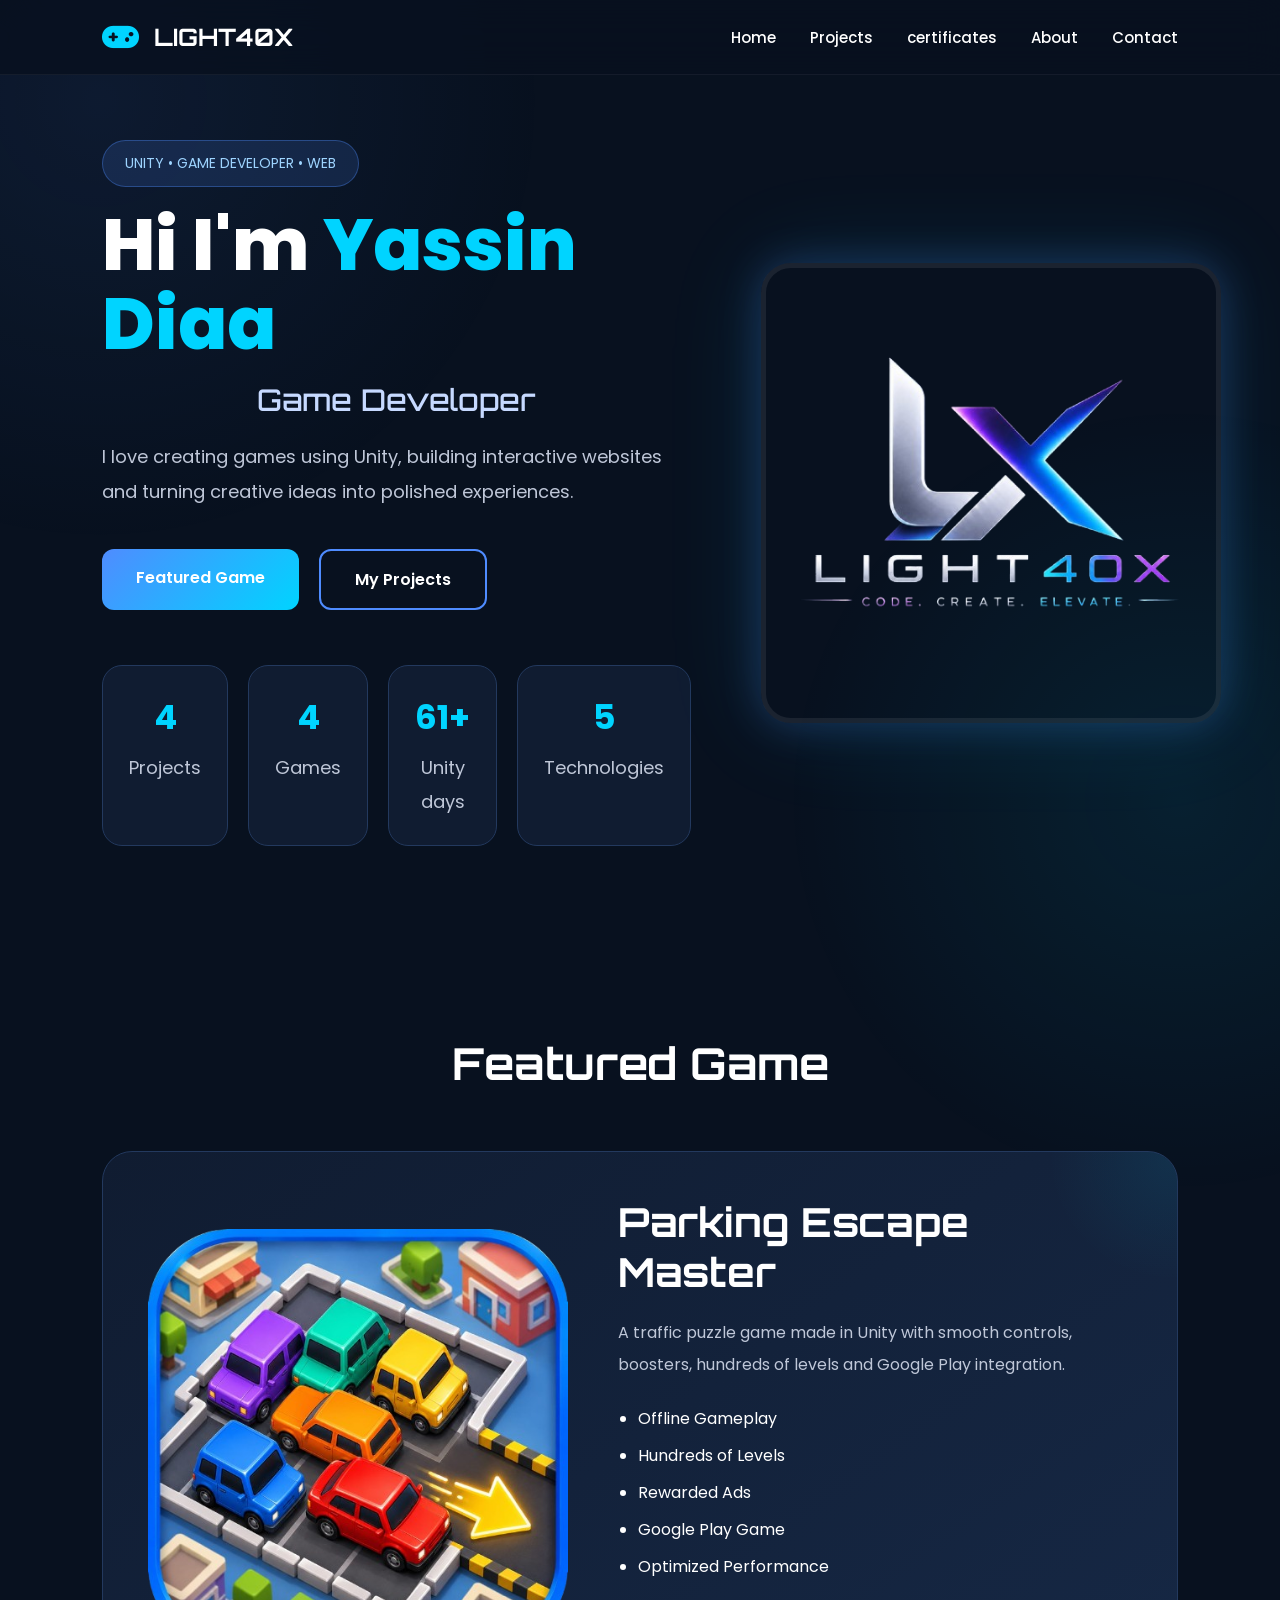
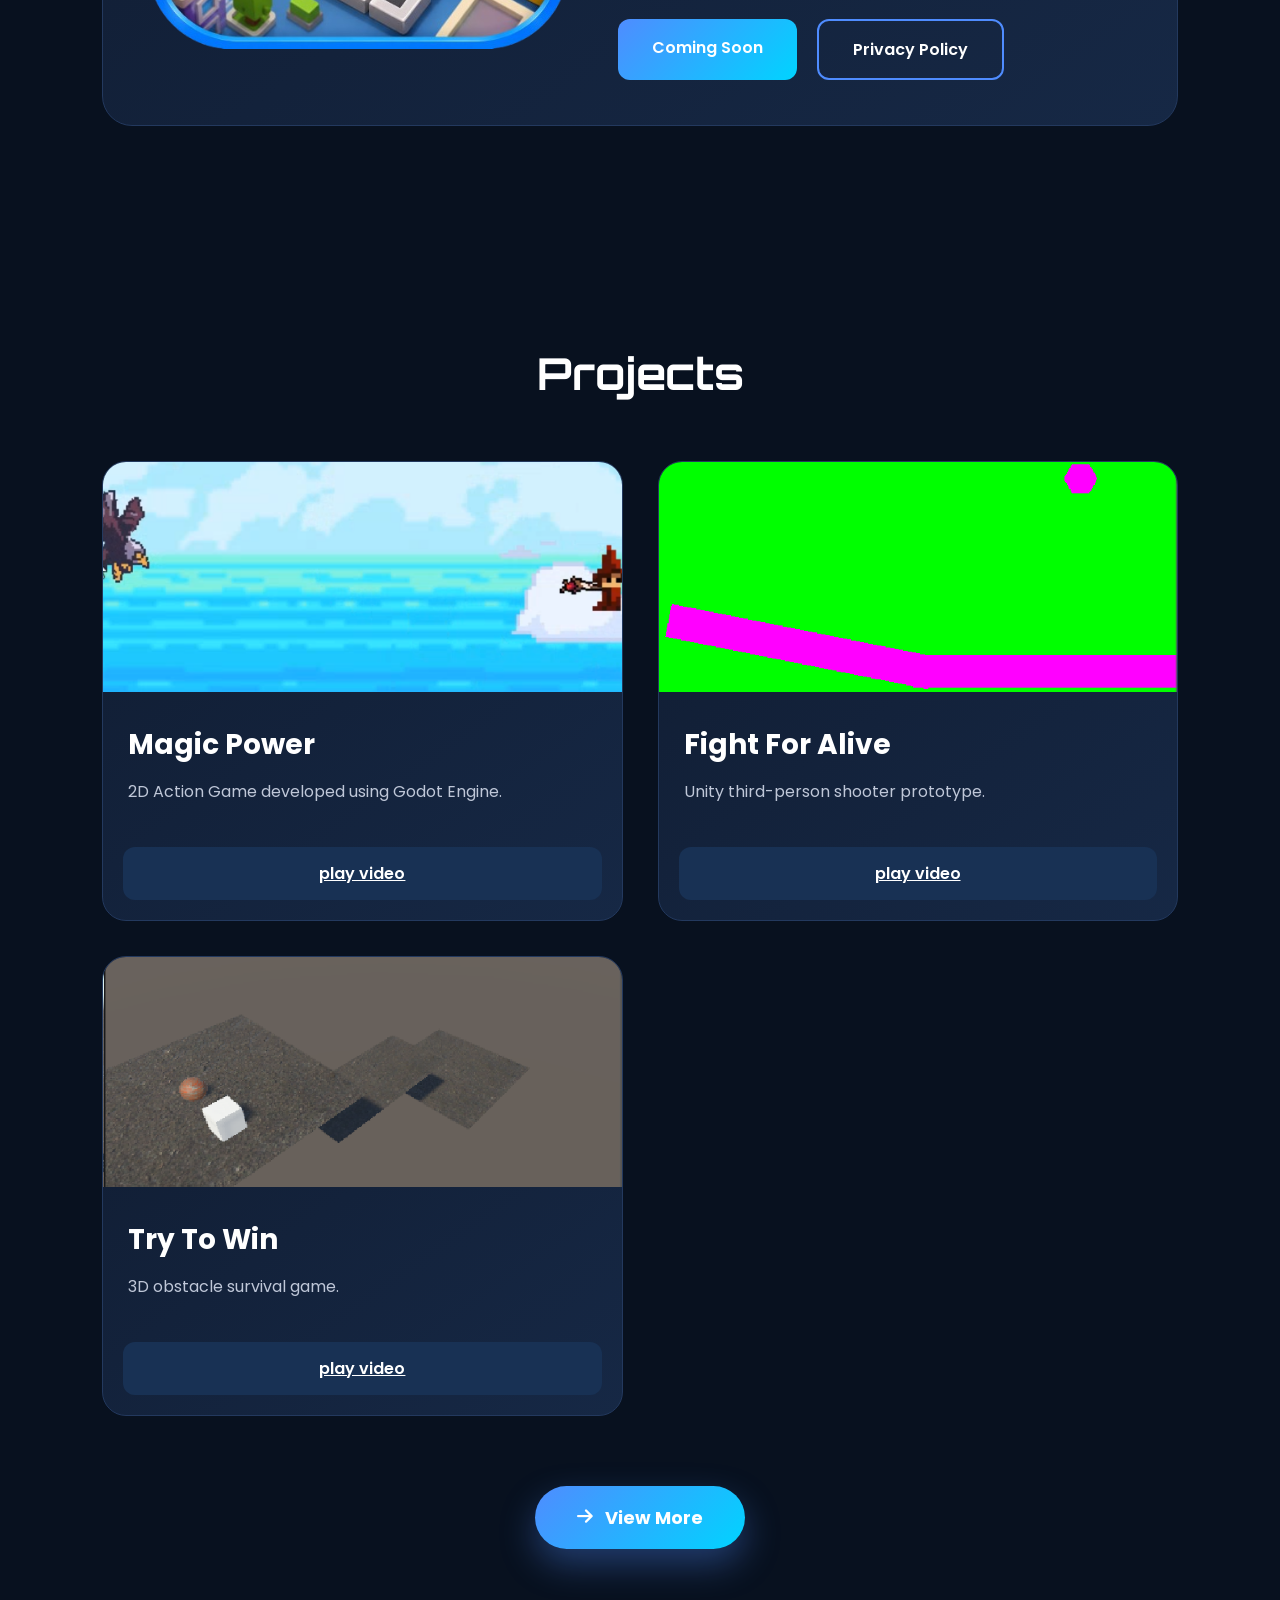
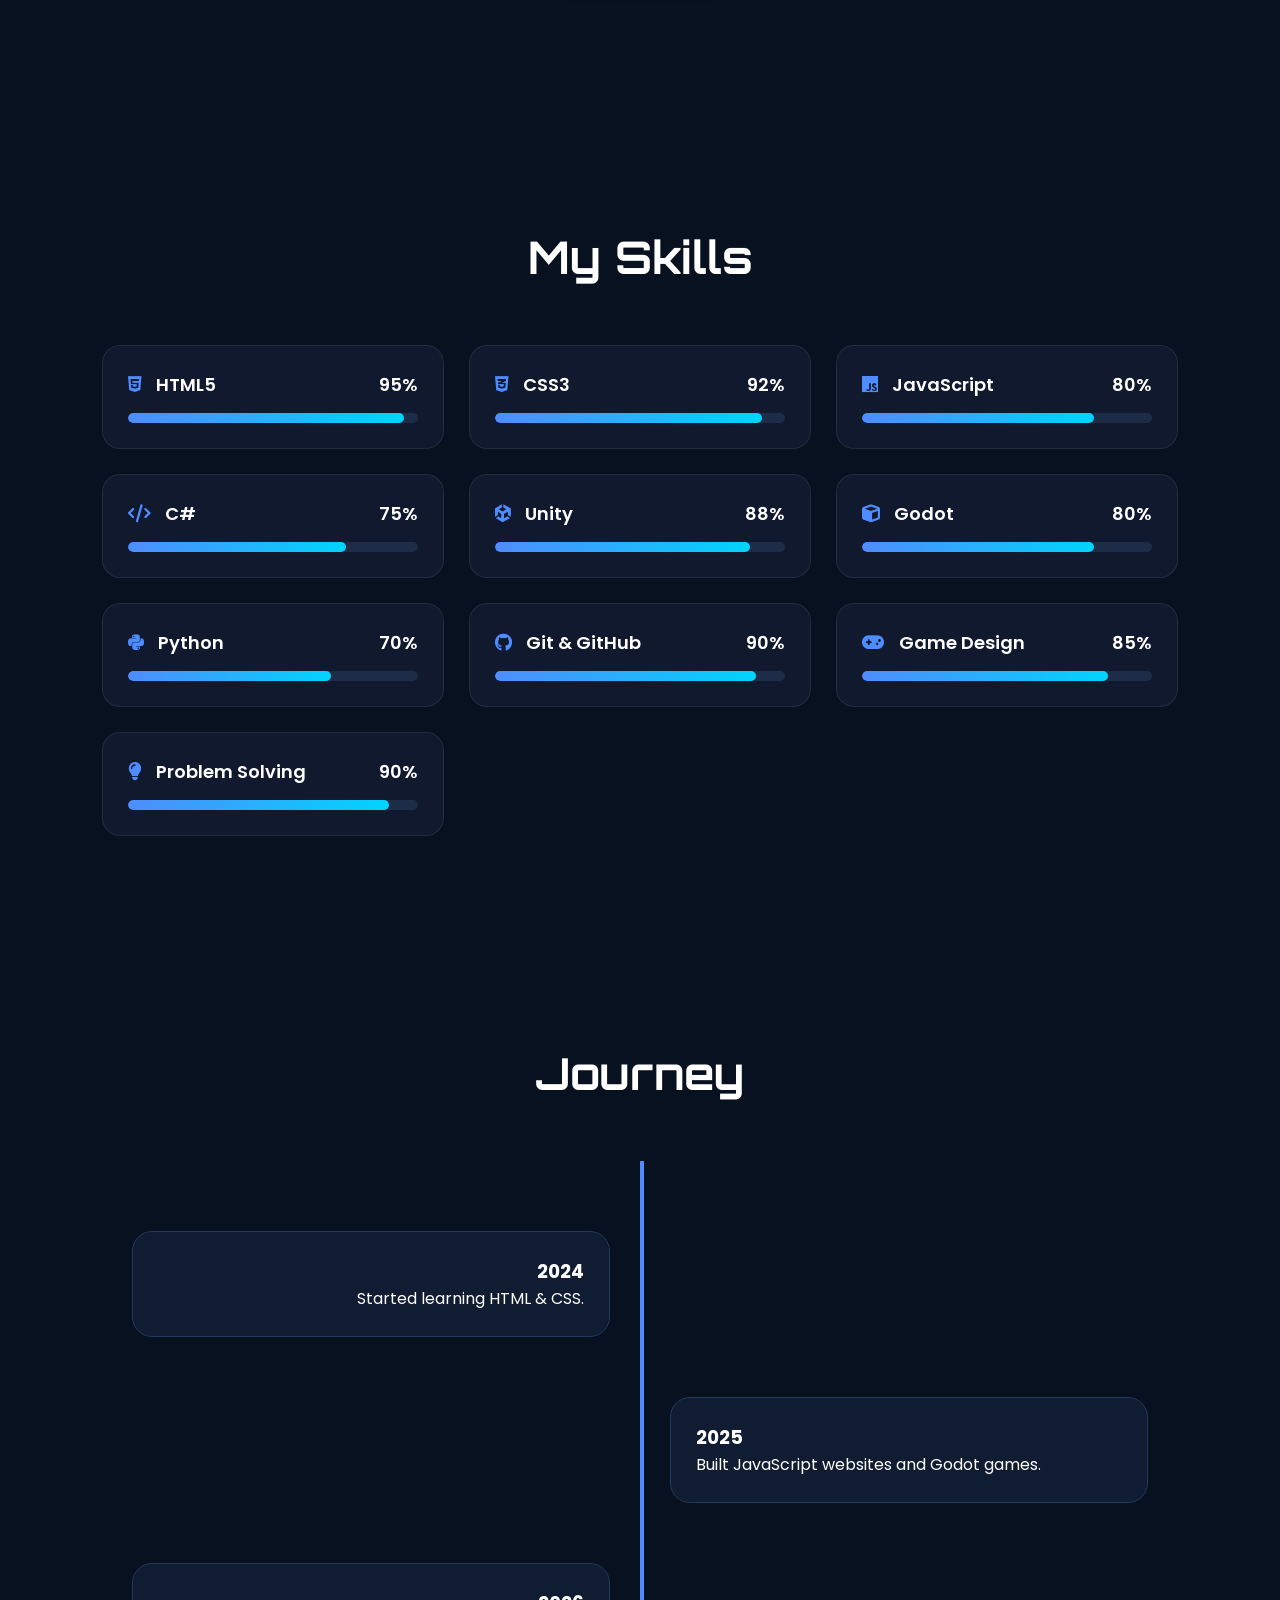
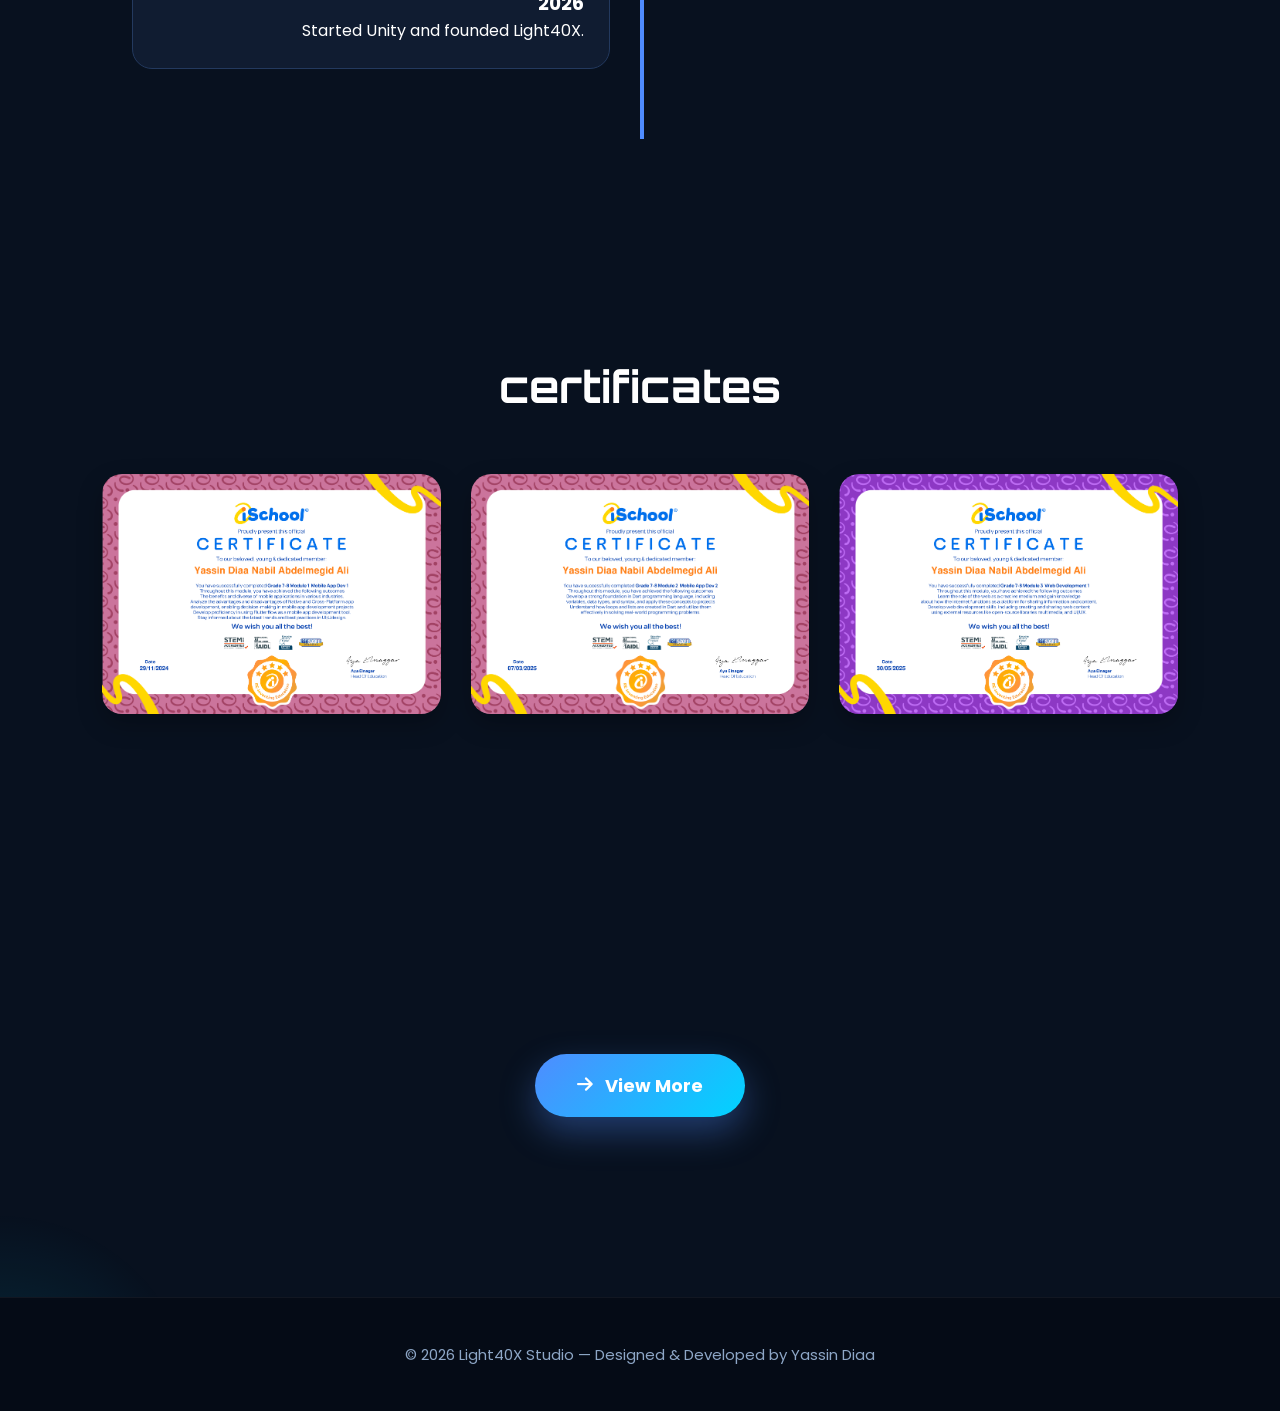
==== index.html @ e5a2145e "Update index.html" ====
<!DOCTYPE html>
<html lang="en">

<head>

<meta charset="UTF-8">

<meta name="viewport" content="width=device-width, initial-scale=1.0">

<title>Light40X | Yassin Diaa</title>

<link rel="preconnect" href="https://fonts.googleapis.com">

<link rel="preconnect" href="https://fonts.gstatic.com" crossorigin>

<link href="https://fonts.googleapis.com/css2?family=Poppins:wght@300;400;500;600;700;800&family=Orbitron:wght@500;700&display=swap" rel="stylesheet">

<link rel="stylesheet" href="https://cdnjs.cloudflare.com/ajax/libs/font-awesome/6.5.0/css/all.min.css">

<link rel="stylesheet" href="home.css">

</head>

<body>

<!-- ===========================
LOADING SCREEN
============================ -->

<div id="loader">

<img src="images for home/logoz.png" class="loader-logo">

<h2 class="loader-text">LIGHT40X</h2>

<div class="loader-bar">

<div class="loader-progress"></div>

</div>

</div>

<!-- ===========================
HEADER
============================ -->

<header class="header">

<a href="#" class="logo">

<i class="fa-solid fa-gamepad"></i>

<span>LIGHT40X</span>

</a>

<div class="menu-btn">

<i class="fa-solid fa-bars"></i>

</div>

<nav>

<a href="">Home</a>

<a href="#">Projects</a>

<a href="#">certificates</a>

<a href="#">About</a>

<a href="#">Contact</a>

</nav>

</header>

<!-- ===========================
HERO
============================ -->

<section id="home" class="hero">

<div class="hero-text">

<div class="badge">

UNITY • GAME DEVELOPER • WEB

</div>

<h1>

Hi I'm

<span>Yassin Diaa</span>

</h1>

<h2>

Game Developer

</h2>

<p>

I love creating games using Unity, building interactive websites and turning creative ideas into polished experiences.

</p>

<div class="hero-buttons">

<a href="#featured" class="btn primary">

Featured Game

</a>

<a href="#" class="btn">

My Projects

</a>

</div>

<div class="stats">

<div>

<h3>4</h3>

<p>Projects</p>

</div>

<div>

<h3>4</h3>

<p>Games</p>

</div>

<div>

<h3>61+</h3>

<p>Unity days</p>

</div>

<div>

<h3>5</h3>

<p>Technologies</p>

</div>

</div>

</div>

<div class="hero-image">

<img src="images for home/LX-removebg-preview.png">

</div>

</section>

<!-- ===========================
FEATURED GAME
============================ -->

<section id="featured">

<h2>

Featured Game

</h2>

<div class="featured-card">

<img src="images for home/carz.png">

<div>

<h3>

Parking Escape Master

</h3>

<p>

A traffic puzzle game made in Unity with smooth controls, boosters, hundreds of levels and Google Play integration.

</p>

<ul>

<li>Offline Gameplay</li>

<li>Hundreds of Levels</li>

<li>Rewarded Ads</li>

<li>Google Play Game</li>

<li>Optimized Performance</li>

</ul>

<div class="hero-buttons">

<a class="btn primary">

Coming Soon

</a>

<a class="btn" href="privacy-policy.html">

Privacy Policy

</a>

</div>

</div>

</div>

</section>

<!-- ===========================
PROJECTS
============================ -->

<section id="projects">

<h2>

Projects

</h2>

<div class="cards">
<!-- ================= PROJECT 1 ================= -->
<div class="card">

<img src="images for home/Screenshot 2026-06-30 153340.png">

<h3>Magic Power</h3>

<p>

2D Action Game developed using Godot Engine.

</p>

<div class="project-buttons">

<a href="images for home/Godot_v3.4.2-stable_win64_oyS9cjC6rX.mp4"> play video </a>

</div>
</div>

<!-- ================= PROJECT 2 ================= -->
<div class="card">

<img src="images for home/3d_2.png">

<h3>Fight For Alive</h3>

<p>

Unity third-person shooter prototype.

</p>

<div class="project-buttons">

<a href="images for home/3dvideo_2 (1).mp4"> play video </a>

</div>

</div>


<!-- ================= PROJECT 3 ================= -->
<div class="card">

<img src="images for home/3d_1.png">

<h3>Try To Win</h3>

<p>

3D obstacle survival game.

</p>

<div class="project-buttons">

<a href="images for home/3dvideo_2 (1).mp4"> play video </a>

</div>

</div>

</div>
<div class="view-more-container">
<a href="projects.html" class="view-more-btn">
    <i class="fa-solid fa-arrow-right"></i>
    View More
</a>
</div>
</section>

<!-- ================= SKILLS ================= -->

<section id="skills" class="skills-section">

    <div class="section-title">
        <h2>My Skills</h2>
    </div>

    <div class="skills-grid">

        <div class="skill-card">
            <div class="skill-info">
                <span><i class="fa-brands fa-html5"></i> HTML5</span>
                <span>95%</span>
            </div>
            <div class="progress">
                <div class="progress-bar html"></div>
            </div>
        </div>

        <div class="skill-card">
            <div class="skill-info">
                <span><i class="fa-brands fa-css3-alt"></i> CSS3</span>
                <span>92%</span>
            </div>
            <div class="progress">
                <div class="progress-bar css"></div>
            </div>
        </div>

        <div class="skill-card">
            <div class="skill-info">
                <span><i class="fa-brands fa-js"></i> JavaScript</span>
                <span>80%</span>
            </div>
            <div class="progress">
                <div class="progress-bar js"></div>
            </div>
        </div>

        <div class="skill-card">
            <div class="skill-info">
                <span><i class="fa-solid fa-code"></i> C#</span>
                <span>75%</span>
            </div>
            <div class="progress">
                <div class="progress-bar csharp"></div>
            </div>
        </div>

        <div class="skill-card">
            <div class="skill-info">
                <span><i class="fa-brands fa-unity"></i> Unity</span>
                <span>88%</span>
            </div>
            <div class="progress">
                <div class="progress-bar unity"></div>
            </div>
        </div>

        <div class="skill-card">
            <div class="skill-info">
                <span><i class="fa-solid fa-cube"></i> Godot</span>
                <span>80%</span>
            </div>
            <div class="progress">
                <div class="progress-bar godot"></div>
            </div>
        </div>

        <div class="skill-card">
            <div class="skill-info">
                <span><i class="fa-brands fa-python"></i> Python</span>
                <span>70%</span>
            </div>
            <div class="progress">
                <div class="progress-bar python"></div>
            </div>
        </div>

        <div class="skill-card">
            <div class="skill-info">
                <span><i class="fa-brands fa-github"></i> Git & GitHub</span>
                <span>90%</span>
            </div>
            <div class="progress">
                <div class="progress-bar github"></div>
            </div>
        </div>

        <div class="skill-card">
            <div class="skill-info">
                <span><i class="fa-solid fa-gamepad"></i> Game Design</span>
                <span>85%</span>
            </div>
            <div class="progress">
                <div class="progress-bar design"></div>
            </div>
        </div>

        <div class="skill-card">
            <div class="skill-info">
                <span><i class="fa-solid fa-lightbulb"></i> Problem Solving</span>
                <span>90%</span>
            </div>
            <div class="progress">
                <div class="progress-bar problem"></div>
            </div>
        </div>

    </div>

</section>
<!-- ================= TIMELINE ================= -->

<section>

<h2>Journey</h2>

<div class="timeline">

<div class="timeline-item">

<div class="timeline-box">

<h3>2024</h3>

<p>Started learning HTML & CSS.</p>

</div>

</div>

<div class="timeline-item">

<div class="timeline-box">

<h3>2025</h3>

<p>Built JavaScript websites and Godot games.</p>

</div>

</div>

<div class="timeline-item">

<div class="timeline-box">

<h3>2026</h3>

<p>Started Unity and founded Light40X.</p>

</div>

</div>

</div>

</section>

<!-- ================= certificates ================= -->

<section>

<h2>certificates</h2>

<div class="gallery">

<img src="images for home/7 grade 1 Certificate.png
">

<img src="images for home/7 grade 2 Certificate.png
">

<img src="images for home/8 grade 1 Certificate.png
">

<img src="images for home/8 grade 2 Certificate.png
">
    
</div>
    
<div class="view-more-container">
<a href="certificates.html" class="view-more-btn">
    <i class="fa-solid fa-arrow-right"></i>
    View More
</a>
</div>
    
</section>
<!-- ================= +man ================= -->
<footer>

<p>

© 2026 Light40X Studio — Designed & Developed by Yassin Diaa

</p>

</footer>

<div class="image-modal">

<img src="" alt="Preview">

</div>

<div class="video-modal">

<video controls></video>

</div>

<div class="mouse-glow"></div>

<script src="home.js"></script>

</body>

</html>
---- home.css ----
/* =====================================================
   LIGHT40X PORTFOLIO
   HOME.CSS - PART 1
===================================================== */

@import url('https://fonts.googleapis.com/css2?family=Poppins:wght@300;400;500;600;700;800&family=Orbitron:wght@500;700&display=swap');

/* RESET */

*{
margin:0;
padding:0;
box-sizing:border-box;
}

html{
scroll-behavior:smooth;
}

body{

font-family:'Poppins',sans-serif;

background:#08111F;

color:white;

overflow-x:hidden;

}

/* SCROLLBAR */

::-webkit-scrollbar{

width:10px;

}

::-webkit-scrollbar-track{

background:#08111F;

}

::-webkit-scrollbar-thumb{

background:#4F8CFF;

border-radius:50px;

}

/* VARIABLES */

:root{

--primary:#4F8CFF;

--cyan:#00D4FF;

--purple:#7A5CFF;

--dark:#08111F;

--card:#101C31;

--card2:#16233B;

--border:#23395E;

--text:#ffffff;

--gray:#BFC7D8;

}

/* BACKGROUND */

body::before{

content:"";

position:fixed;

width:900px;

height:900px;

left:-350px;

top:-350px;

background:radial-gradient(circle,#4F8CFF,transparent 70%);

opacity:.08;

animation:blob1 18s linear infinite alternate;

z-index:-3;

}

body::after{

content:"";

position:fixed;

width:800px;

height:800px;

right:-300px;

bottom:-300px;

background:radial-gradient(circle,#00D4FF,transparent 70%);

opacity:.08;

animation:blob2 22s linear infinite alternate;

z-index:-3;

}

@keyframes blob1{

100%{

transform:translateY(120px) rotate(25deg);

}

}

@keyframes blob2{

100%{

transform:translateY(-100px) rotate(-20deg);

}

}

/* HEADER */

.header{

position:fixed;

top:0;

left:0;

width:100%;

padding:22px 8%;

display:flex;

justify-content:space-between;

align-items:center;

background:rgba(8,17,31,.82);

backdrop-filter:blur(18px);

border-bottom:1px solid rgba(255,255,255,.05);

z-index:999;

}

/* LOGO */

.logo{

display:flex;

align-items:center;

gap:14px;

font-family:'Orbitron',sans-serif;

font-size:24px;

font-weight:700;

color:white;

text-decoration:none;

}

.logo i{

color:var(--cyan);

font-size:30px;

}

/* NAV */

nav{

display:flex;

gap:34px;

}

nav a{

text-decoration:none;

color:white;

font-size:15px;

font-weight:500;

transition:.35s;

position:relative;

}

nav a:hover{

color:var(--cyan);

}

nav a::after{

content:"";

position:absolute;

bottom:-8px;

left:0;

height:2px;

width:0;

background:var(--cyan);

transition:.35s;

}

nav a:hover::after{

width:100%;

}

/* HERO */

.hero{

min-height:100vh;

padding:140px 8% 80px;

display:grid;

grid-template-columns:1.1fr .9fr;

align-items:center;

gap:70px;

}

/* LEFT */

.hero-text h1{

font-size:72px;

font-weight:800;

line-height:1.1;

margin:18px 0;

}

.hero-text h1 span{

color:var(--cyan);

}

.hero-text h2{

font-size:30px;

font-weight:500;

margin-bottom:22px;

color:#C6D9FF;

}

.hero-text p{

font-size:18px;

line-height:1.9;

color:var(--gray);

max-width:620px;

}

/* BADGE */

.badge{

display:inline-block;

padding:12px 22px;

background:rgba(79,140,255,.15);

border:1px solid rgba(79,140,255,.35);

border-radius:50px;

font-size:14px;

color:#9ED4FF;

}

/* BUTTONS */

.hero-buttons{

display:flex;

gap:20px;

margin-top:40px;

flex-wrap:wrap;

}

.btn{

padding:16px 34px;

border-radius:12px;

font-weight:600;

text-decoration:none;

transition:.35s;

}

.primary{

background:linear-gradient(135deg,#4F8CFF,#00D4FF);

color:white;

}

.primary:hover{

transform:translateY(-6px);

box-shadow:0 18px 40px rgba(79,140,255,.35);

}

.btn:not(.primary){

border:2px solid #4F8CFF;

color:white;

}

.btn:not(.primary):hover{

background:#4F8CFF;

}

/* HERO IMAGE */

.hero-image{

display:flex;

justify-content:center;

}

.hero-image img{

width:460px;

height:460px;

object-fit:cover;

border-radius:30px;

border:5px solid rgba(255,255,255,.08);

box-shadow:

0 0 40px rgba(79,140,255,.25),

0 0 100px rgba(0,212,255,.12);

animation:floating 6s ease-in-out infinite;

}

@keyframes floating{

50%{

transform:translateY(-18px);

}

}

/* STATS */

.stats{

display:grid;

grid-template-columns:repeat(4,1fr);

gap:20px;

margin-top:55px;

}

.stats div{

background:var(--card);

padding:26px;

border-radius:20px;

border:1px solid var(--border);

text-align:center;

transition:.35s;

}

.stats div:hover{

transform:translateY(-10px);

border-color:var(--cyan);

}

.stats h3{

font-size:34px;

color:var(--cyan);

margin-bottom:8px;

}

.stats p{

color:var(--gray);

}

/* SECTION TITLE */

section{

padding:110px 8%;

}

section h2{

font-size:44px;

text-align:center;

margin-bottom:60px;

font-family:'Orbitron',sans-serif;

}

/* RESPONSIVE */

@media(max-width:1000px){

.hero{

grid-template-columns:1fr;

text-align:center;

}

.hero-image{

order:-1;

}

.hero-text p{

margin:auto;

}

.stats{

grid-template-columns:repeat(2,1fr);

}

nav{

display:none;

}

}

@media(max-width:700px){

.hero-text h1{

font-size:50px;

}

.hero-text h2{

font-size:24px;

}

.hero-image img{

width:320px;

height:320px;

}

.stats{

grid-template-columns:1fr;

}

}
/*=====================================================
        FEATURED GAME
=====================================================*/

.featured-card{

display:grid;

grid-template-columns:420px 1fr;

gap:50px;

align-items:center;

background:linear-gradient(145deg,#101C31,#162845);

border:1px solid var(--border);

padding:45px;

border-radius:30px;

transition:.4s;

overflow:hidden;

position:relative;

}

.featured-card::before{

content:"";

position:absolute;

width:250px;

height:250px;

background:radial-gradient(var(--cyan),transparent 70%);

top:-120px;

right:-120px;

opacity:.08;

}

.featured-card:hover{

transform:translateY(-12px);

box-shadow:0 25px 60px rgba(0,0,0,.35);

}

.featured-card img{

width:100%;

border-radius:24px;

transition:.4s;

}

.featured-card:hover img{

transform:scale(1.04);

}

.featured-card h3{

font-size:40px;

margin-bottom:20px;

font-family:'Orbitron',sans-serif;

}

.featured-card p{

line-height:2;

color:var(--gray);

margin-bottom:25px;

}

.featured-card ul{

margin-left:20px;

margin-bottom:30px;

}

.featured-card li{

margin:12px 0;

color:white;

}

/*=====================================================
                PROJECTS
=====================================================*/

.cards{

display:grid;

grid-template-columns:repeat(auto-fit,minmax(340px,1fr));

gap:35px;

}

.card{

background:linear-gradient(145deg,#101C31,#162845);

border-radius:24px;

overflow:hidden;

border:1px solid var(--border);

transition:.35s;

position:relative;

}

.card:hover{

transform:translateY(-12px);

border-color:var(--cyan);

box-shadow:0 20px 45px rgba(0,0,0,.35);

}

.card img{

width:100%;

height:230px;

object-fit:cover;

transition:.4s;

}

.card:hover img{

transform:scale(1.08);

}

.card h3{

padding:25px 25px 12px;

font-size:28px;

}

.card p{

padding:0 25px 20px;

color:var(--gray);

line-height:1.8;

}

.card video{

width:100%;

display:block;

background:#000;

border-top:1px solid rgba(255,255,255,.08);

}

/*=====================================================
              SKILLS
=====================================================*/

.skills-section{
padding:100px 8%;
}

.section-title{
text-align:center;
margin-bottom:60px;
}

.section-title h2{
font-size:45px;
margin-bottom:15px;
}

.section-title p{
color:#9da9c7;
}

.skills-grid{
display:grid;
grid-template-columns:repeat(auto-fit,minmax(320px,1fr));
gap:25px;
}

.skill-card{
background:#10192d;
padding:25px;
border-radius:18px;
transition:.35s;
border:1px solid rgba(255,255,255,.08);
}

.skill-card:hover{
transform:translateY(-8px);
box-shadow:0 20px 40px rgba(0,0,0,.35);
}

.skill-info{
display:flex;
justify-content:space-between;
margin-bottom:15px;
font-size:18px;
font-weight:600;
}

.skill-info i{
margin-right:10px;
color:#4F8CFF;
}

.progress{
height:10px;
background:#1e2d47;
border-radius:20px;
overflow:hidden;
}

.progress-bar{
height:100%;
border-radius:20px;
background:linear-gradient(90deg,#4F8CFF,#00D4FF);
animation:grow 2s ease;
}

.html{width:95%;}
.css{width:92%;}
.js{width:80%;}
.csharp{width:75%;}
.unity{width:88%;}
.godot{width:80%;}
.python{width:70%;}
.github{width:90%;}
.design{width:85%;}
.problem{width:90%;}

@keyframes grow{
from{
width:0;
}
}

/*=====================================================
                ABOUT
=====================================================*/

#about{

text-align:center;

max-width:900px;

margin:auto;

}

#about p{

font-size:18px;

line-height:2;

color:var(--gray);

}

/*=====================================================
              CONTACT
=====================================================*/

#contact{

text-align:center;

}

#contact p{

margin:18px 0;

font-size:18px;

color:var(--gray);

}

#contact i{

color:var(--cyan);

margin-right:10px;

}

/*=====================================================
                FOOTER
=====================================================*/

footer{

padding:45px;

text-align:center;

background:#050B16;

border-top:1px solid rgba(255,255,255,.05);

color:#8EA7C7;

font-size:15px;

}

/*=====================================================
            GLOBAL ANIMATIONS
=====================================================*/

.fade-up{

opacity:0;

transform:translateY(50px);

transition:.8s;

}

.fade-up.show{

opacity:1;

transform:translateY(0);

}

.glow{

animation:glow 3s infinite alternate;

}

@keyframes glow{

0%{

box-shadow:0 0 15px rgba(79,140,255,.25);

}

100%{

box-shadow:

0 0 30px rgba(79,140,255,.5),

0 0 70px rgba(0,212,255,.25);

}

}

button,
.btn{

cursor:pointer;

}

img{

user-select:none;

-webkit-user-drag:none;

}

video{

border-radius:0 0 20px 20px;

}

::selection{

background:var(--cyan);

color:#08111F;

}

/*=====================================================
            MOBILE
=====================================================*/

@media(max-width:1000px){

.featured-card{

grid-template-columns:1fr;

text-align:center;

}

.featured-card ul{

text-align:left;

display:inline-block;

}

}

@media(max-width:700px){

section{

padding:80px 25px;

}

section h2{

font-size:34px;

}

.cards{

grid-template-columns:1fr;

}

.card h3{

font-size:24px;

}

.featured-card h3{

font-size:30px;

}

}
/* =====================================
   LOADING SCREEN
===================================== */

#loader{
position:fixed;
inset:0;
background:#08111F;
display:flex;
justify-content:center;
align-items:center;
flex-direction:column;
z-index:99999;
transition:.8s;
}

.loader-logo{

width:140px;

animation:loaderFloat 2s infinite ease-in-out;

}

.loader-text{

margin-top:20px;

font-family:'Orbitron',sans-serif;

letter-spacing:5px;

font-size:18px;

color:white;

}

.loader-bar{

width:250px;

height:5px;

background:#15233C;

border-radius:50px;

margin-top:25px;

overflow:hidden;

}

.loader-progress{

width:0;

height:100%;

background:linear-gradient(90deg,#4F8CFF,#00D4FF);

animation:loading 3s forwards;

}

@keyframes loading{

100%{

width:100%;

}

}

@keyframes loaderFloat{

50%{

transform:translateY(-12px);

}

}

/* =====================================
   TIMELINE
===================================== */

.timeline{

max-width:1100px;

margin:auto;

position:relative;

padding:40px 0;

}

.timeline::before{

content:"";

position:absolute;

left:50%;

top:0;

bottom:0;

width:4px;

background:#4F8CFF;

}

.timeline-item{

width:50%;

padding:30px;

position:relative;

}

.timeline-item:nth-child(odd){

left:0;

text-align:right;

}

.timeline-item:nth-child(even){

left:50%;

}

.timeline-box{

background:#101C31;

padding:25px;

border-radius:20px;

border:1px solid #23395E;

transition:.4s;

}

.timeline-box:hover{

transform:translateY(-8px);

border-color:#00D4FF;

}

/*==========================================
            GALLERY
==========================================*/

.gallery{

display:grid;

grid-template-columns:repeat(auto-fit,minmax(300px,1fr));

gap:30px;

margin-top:40px;

}

.gallery img{

width:100%;

height:240px;

object-fit:cover;

border-radius:20px;

cursor:pointer;

opacity:0;

transform:translateY(60px) scale(.95);

transition:
opacity .4s ease,
transform .4s ease,
box-shadow .4s ease,
filter .2s ease;

box-shadow:0 10px 25px rgba(0,0,0,.25);

}

.gallery img.show{

opacity:1;

transform:translateY(0) scale(1);

}

.gallery img:hover{

transform:translateY(-8px) scale(1.04);

box-shadow:0 20px 45px rgba(79,140,255,.35);

filter:brightness(1.08);

}

/* One by One Animation */

.gallery img:nth-child(1){

transition-delay:.2s;

}

.gallery img:nth-child(2){

transition-delay:.3s;

}

.gallery img:nth-child(3){

transition-delay:.4s;

}

.gallery img:nth-child(4){

transition-delay:.5s;

}

/* Mobile */

@media(max-width:768px){

.gallery{

grid-template-columns:1fr;

gap:20px;

}

.gallery img{

height:220px;

}

}
/* =====================================
 TESTIMONIALS
===================================== */

.testimonials{

display:grid;

grid-template-columns:repeat(auto-fit,minmax(320px,1fr));

gap:30px;

}

.testimonial{

background:#101C31;

padding:35px;

border-radius:24px;

border:1px solid #23395
}

/*========================================
            MOBILE MENU
========================================*/

.menu-btn{

display:none;

font-size:30px;

cursor:pointer;

color:white;

}

@media(max-width:950px){

.menu-btn{

display:block;

}

nav{

position:fixed;

top:80px;

right:-100%;

width:280px;

height:100vh;

background:#08111F;

display:flex;

flex-direction:column;

padding:40px;

gap:30px;

transition:.4s;

border-left:1px solid #1d3154;

}

nav.active{

right:0;

}

}

/*========================================
        IMAGE MODAL
========================================*/

.image-modal{

position:fixed;

left:0;

top:0;

width:100%;

height:100%;

background:rgba(0,0,0,.85);

display:flex;

justify-content:center;

align-items:center;

visibility:hidden;

opacity:0;

transition:.35s;

z-index:9999;


}

.image-modal.active{

visibility:visible;

opacity:1;

}

.image-modal img{

max-width:90%;

max-height:85%;

border-radius:20px;

}

/*========================================
            VIDEO POPUP
========================================*/

.video-modal{

position:fixed;

left:0;

top:0;

width:100%;

height:100%;

display:flex;

justify-content:center;

align-items:center;

background:rgba(0,0,0,.9);

opacity:0;

visibility:hidden;

transition:.35s;

z-index:9999;

}

.video-modal.active{

opacity:1;

visibility:visible;

}

.video-modal video{

width:80%;

border-radius:20px;

}

/*========================================
         SCROLL ANIMATION
========================================*/

.hidden{

opacity:0;

transform:translateY(60px);

transition:1s;

}

.show{

opacity:1;

transform:translateY(0);

}

/*========================================
          MOUSE GLOW
========================================*/

.mouse-glow{

position:fixed;

width:400px;

height:400px;

background:radial-gradient(circle,#00D4FF22,transparent 70%);

pointer-events:none;

transform:translate(-50%,-50%);

z-index:-1;

}

/*========================================
         FLOATING SHAPES
========================================*/

.circle{

position:absolute;

border-radius:50%;

background:#4F8CFF22;

animation:floatShape 18s linear infinite;

}

@keyframes floatShape{

0%{

transform:translateY(0);

}

100%{

transform:translateY(-1200px) rotate(360deg);

}

}

/*========================================
         PROJECT TAGS
========================================*/

.tag{

display:inline-block;

padding:8px 16px;

border-radius:30px;

background:#183154;

color:#9fd7ff;

font-size:13px;

margin-right:10px;

margin-bottom:12px;

}

/*========================================
         BADGES
========================================*/

.badge-green{

background:#28c76f;

color:white;

}

.badge-red{

background:#ea5455;

color:white;

}

.badge-blue{

background:#4F8CFF;

color:white;

}

/*========================================
       PROJECT BUTTONS
========================================*/

.project-buttons{

display:flex;

gap:15px;

padding:20px;

}

.project-buttons a{

flex:1;

padding:14px;

text-align:center;

border-radius:12px;

font-weight:600;

background:#183154;

color:white;

transition:.3s;

}

.project-buttons a:hover{

background:#4F8CFF;

}

/*========================================
        CONTACT FORM
========================================*/

.contact-form{

max-width:700px;

margin:auto;

display:flex;

flex-direction:column;

gap:20px;

}

.contact-form input,

.contact-form textarea{

padding:18px;

background:#101C31;

border:1px solid #23395E;

border-radius:12px;

color:white;

font-size:16px;

}

.contact-form textarea{

min-height:180px;

resize:none;

}

.contact-form button{

padding:18px;

border:none;

background:linear-gradient(135deg,#4F8CFF,#00D4FF);

color:white;

font-size:18px;

border-radius:12px;

cursor:pointer;

transition:.35s;

}

.contact-form button:hover{

transform:translateY(-6px);

}

/*========================================
      EXTRA RESPONSIVE
========================================*/

@media(max-width:768px){

.hero{

padding-top:120px;

}

.hero-buttons{

justify-content:center;

}

.featured-card{

padding:25px;

}

.stats{

gap:15px;

}

.cards{

gap:20px;

}

.gallery{

grid-template-columns:1fr;

}

.timeline::before{

left:20px;

}

.timeline-item{

width:100%;

left:0 !important;

padding-left:60px;

text-align:left !important;

}

}

/*========================================
         FINAL TOUCH
========================================*/

*{

-webkit-tap-highlight-color:transparent;

}

body{

animation:fadeBody .8s;

}

@keyframes fadeBody{

from{

opacity:0;

}

to{

opacity:1;

}

}

.view-more-container{
    display:flex;
    justify-content:center;
    margin:70px 0;
}

.view-more-btn{
    display:inline-flex;
    align-items:center;
    gap:12px;
    padding:18px 42px;
    background:linear-gradient(135deg,#4F8CFF,#00D4FF);
    color:#fff;
    text-decoration:none;
    font-size:18px;
    font-weight:700;
    border-radius:50px;
    transition:all .35s ease;
    box-shadow:0 15px 35px rgba(79,140,255,.35);
}

.view-more-btn:hover{
    transform:translateY(-6px) scale(1.05);
    box-shadow:0 25px 45px rgba(0,212,255,.45);
    background:linear-gradient(135deg,#00D4FF,#4F8CFF);
}

.view-more-btn i{
    transition:.35s;
}

.view-more-btn:hover i{
    transform:translateX(8px);
}
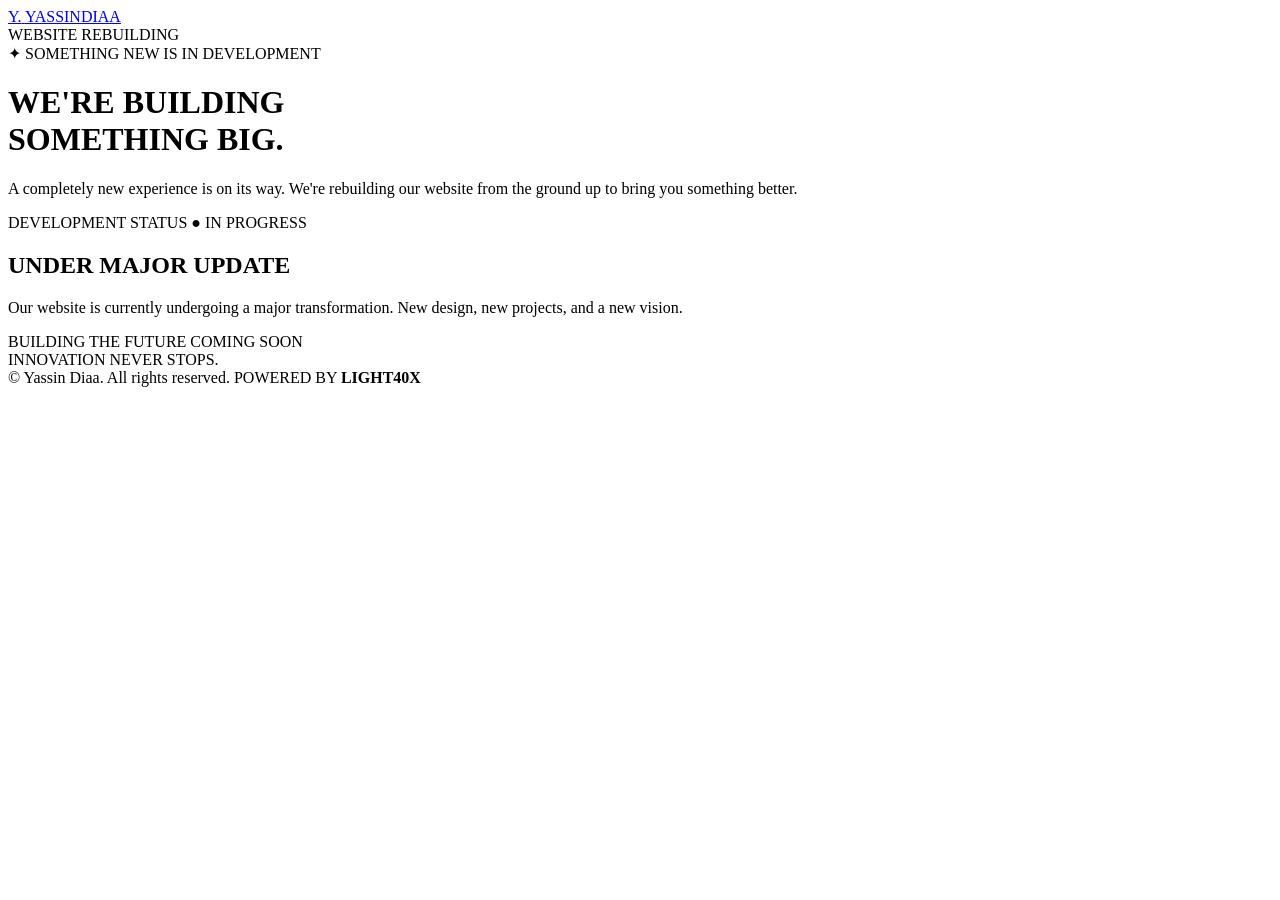
==== commit 8caec4d4: "Update index.html" ====
--- a/index.html
+++ b/index.html
@@ -1,547 +1,94 @@
+
 <!DOCTYPE html>
 <html lang="en">
+<head>
+    <meta charset="UTF-8">
+    <meta name="viewport" content="width=device-width, initial-scale=1.0">
 
-<head>
+    <title>Yassin Diaa | Major Update</title>
 
-<meta charset="UTF-8">
+    <meta name="description" content="Yassin Diaa's official website is getting a major upgrade. A new digital experience is coming soon.">
+    <meta name="theme-color" content="#080B0D">
 
-<meta name="viewport" content="width=device-width, initial-scale=1.0">
-
-<title>Light40X | Yassin Diaa</title>
-
-<link rel="preconnect" href="https://fonts.googleapis.com">
-
-<link rel="preconnect" href="https://fonts.gstatic.com" crossorigin>
-
-<link href="https://fonts.googleapis.com/css2?family=Poppins:wght@300;400;500;600;700;800&family=Orbitron:wght@500;700&display=swap" rel="stylesheet">
-
-<link rel="stylesheet" href="https://cdnjs.cloudflare.com/ajax/libs/font-awesome/6.5.0/css/all.min.css">
-
-<link rel="stylesheet" href="home.css">
-
+    <link rel="stylesheet" href="assets/css/style.css">
+    <script src="assets/js/script.js" defer></script>
 </head>
 
 <body>
 
-<!-- ===========================
-LOADING SCREEN
-============================ -->
-
-<div id="loader">
-
-<img src="images for home/logoz.png" class="loader-logo">
-
-<h2 class="loader-text">LIGHT40X</h2>
-
-<div class="loader-bar">
-
-<div class="loader-progress"></div>
-
-</div>
-
-</div>
-
-<!-- ===========================
-HEADER
-============================ -->
-
-<header class="header">
-
-<a href="#" class="logo">
-
-<i class="fa-solid fa-gamepad"></i>
-
-<span>LIGHT40X</span>
-
-</a>
-
-<div class="menu-btn">
-
-<i class="fa-solid fa-bars"></i>
-
-</div>
-
-<nav>
-
-<a href="">Home</a>
-
-<a href="#">Projects</a>
-
-<a href="#">certificates</a>
-
-<a href="#">About</a>
-
-<a href="#">Contact</a>
-
-</nav>
-
-</header>
-
-<!-- ===========================
-HERO
-============================ -->
-
-<section id="home" class="hero">
-
-<div class="hero-text">
-
-<div class="badge">
-
-UNITY • GAME DEVELOPER • WEB
-
-</div>
-
-<h1>
-
-Hi I'm
-
-<span>Yassin Diaa</span>
-
-</h1>
-
-<h2>
-
-Game Developer
-
-</h2>
-
-<p>
-
-I love creating games using Unity, building interactive websites and turning creative ideas into polished experiences.
-
-</p>
-
-<div class="hero-buttons">
-
-<a href="#featured" class="btn primary">
-
-Featured Game
-
-</a>
-
-<a href="#" class="btn">
-
-My Projects
-
-</a>
-
-</div>
-
-<div class="stats">
-
-<div>
-
-<h3>4</h3>
-
-<p>Projects</p>
-
-</div>
-
-<div>
-
-<h3>4</h3>
-
-<p>Games</p>
-
-</div>
-
-<div>
-
-<h3>61+</h3>
-
-<p>Unity days</p>
-
-</div>
-
-<div>
-
-<h3>5</h3>
-
-<p>Technologies</p>
-
-</div>
-
-</div>
-
-</div>
-
-<div class="hero-image">
-
-<img src="images for home/LX-removebg-preview.png">
-
-</div>
-
-</section>
-
-<!-- ===========================
-FEATURED GAME
-============================ -->
-
-<section id="featured">
-
-<h2>
-
-Featured Game
-
-</h2>
-
-<div class="featured-card">
-
-<img src="images for home/carz.png">
-
-<div>
-
-<h3>
-
-Parking Escape Master
-
-</h3>
-
-<p>
-
-A traffic puzzle game made in Unity with smooth controls, boosters, hundreds of levels and Google Play integration.
-
-</p>
-
-<ul>
-
-<li>Offline Gameplay</li>
-
-<li>Hundreds of Levels</li>
-
-<li>Rewarded Ads</li>
-
-<li>Google Play Game</li>
-
-<li>Optimized Performance</li>
-
-</ul>
-
-<div class="hero-buttons">
-
-<a class="btn primary">
-
-Coming Soon
-
-</a>
-
-<a class="btn" href="privacy-policy.html">
-
-Privacy Policy
-
-</a>
-
-</div>
-
-</div>
-
-</div>
-
-</section>
-
-<!-- ===========================
-PROJECTS
-============================ -->
-
-<section id="projects">
-
-<h2>
-
-Projects
-
-</h2>
-
-<div class="cards">
-<!-- ================= PROJECT 1 ================= -->
-<div class="card">
-
-<img src="images for home/Screenshot 2026-06-30 153340.png">
-
-<h3>Magic Power</h3>
-
-<p>
-
-2D Action Game developed using Godot Engine.
-
-</p>
-
-<div class="project-buttons">
-
-<a href="images for home/Godot_v3.4.2-stable_win64_oyS9cjC6rX.mp4"> play video </a>
-
-</div>
-</div>
-
-<!-- ================= PROJECT 2 ================= -->
-<div class="card">
-
-<img src="images for home/3d_2.png">
-
-<h3>Fight For Alive</h3>
-
-<p>
-
-Unity third-person shooter prototype.
-
-</p>
-
-<div class="project-buttons">
-
-<a href="images for home/3dvideo_2 (1).mp4"> play video </a>
-
-</div>
-
-</div>
-
-
-<!-- ================= PROJECT 3 ================= -->
-<div class="card">
-
-<img src="images for home/3d_1.png">
-
-<h3>Try To Win</h3>
-
-<p>
-
-3D obstacle survival game.
-
-</p>
-
-<div class="project-buttons">
-
-<a href="images for home/3dvideo_2 (1).mp4"> play video </a>
-
-</div>
-
-</div>
-
-</div>
-<div class="view-more-container">
-<a href="projects.html" class="view-more-btn">
-    <i class="fa-solid fa-arrow-right"></i>
-    View More
-</a>
-</div>
-</section>
-
-<!-- ================= SKILLS ================= -->
-
-<section id="skills" class="skills-section">
-
-    <div class="section-title">
-        <h2>My Skills</h2>
+    <div class="background">
+        <div class="grid"></div>
+        <div class="glow green-glow"></div>
+        <div class="glow blue-glow"></div>
     </div>
 
-    <div class="skills-grid">
+    <header class="header">
+        <a href="index.html" class="logo">
+            <span class="logo-icon">Y.</span>
+            <span>YASSIN<span class="green">DIAA</span></span>
+        </a>
 
-        <div class="skill-card">
-            <div class="skill-info">
-                <span><i class="fa-brands fa-html5"></i> HTML5</span>
-                <span>95%</span>
-            </div>
-            <div class="progress">
-                <div class="progress-bar html"></div>
-            </div>
+        <div class="header-status">
+            <span class="status-dot"></span>
+            WEBSITE REBUILDING
+        </div>
+    </header>
+
+    <main class="main">
+
+        <div class="eyebrow">
+            <span>✦</span>
+            SOMETHING NEW IS IN DEVELOPMENT
         </div>
 
-        <div class="skill-card">
-            <div class="skill-info">
-                <span><i class="fa-brands fa-css3-alt"></i> CSS3</span>
-                <span>92%</span>
+        <h1>
+            WE'RE BUILDING<br>
+            <span class="gradient-text">SOMETHING BIG.</span>
+        </h1>
+
+        <p class="description">
+            A completely new experience is on its way.
+            We're rebuilding our website from the ground up
+            to bring you something better.
+        </p>
+
+        <section class="update-box">
+
+            <div class="box-header">
+                <span>DEVELOPMENT STATUS</span>
+                <span class="live">● IN PROGRESS</span>
             </div>
-            <div class="progress">
-                <div class="progress-bar css"></div>
+
+            <h2>UNDER MAJOR UPDATE</h2>
+
+            <p>
+                Our website is currently undergoing a major
+                transformation. New design, new projects,
+                and a new vision.
+            </p>
+
+            <div class="loader">
+                <div class="loader-line"></div>
             </div>
+
+            <div class="loader-labels">
+                <span>BUILDING THE FUTURE</span>
+                <span>COMING SOON</span>
+            </div>
+
+        </section>
+
+        <div class="bottom-message">
+            INNOVATION <span class="green">NEVER</span>
+            STOPS<span class="blue">.</span>
         </div>
 
-        <div class="skill-card">
-            <div class="skill-info">
-                <span><i class="fa-brands fa-js"></i> JavaScript</span>
-                <span>80%</span>
-            </div>
-            <div class="progress">
-                <div class="progress-bar js"></div>
-            </div>
-        </div>
+    </main>
 
-        <div class="skill-card">
-            <div class="skill-info">
-                <span><i class="fa-solid fa-code"></i> C#</span>
-                <span>75%</span>
-            </div>
-            <div class="progress">
-                <div class="progress-bar csharp"></div>
-            </div>
-        </div>
-
-        <div class="skill-card">
-            <div class="skill-info">
-                <span><i class="fa-brands fa-unity"></i> Unity</span>
-                <span>88%</span>
-            </div>
-            <div class="progress">
-                <div class="progress-bar unity"></div>
-            </div>
-        </div>
-
-        <div class="skill-card">
-            <div class="skill-info">
-                <span><i class="fa-solid fa-cube"></i> Godot</span>
-                <span>80%</span>
-            </div>
-            <div class="progress">
-                <div class="progress-bar godot"></div>
-            </div>
-        </div>
-
-        <div class="skill-card">
-            <div class="skill-info">
-                <span><i class="fa-brands fa-python"></i> Python</span>
-                <span>70%</span>
-            </div>
-            <div class="progress">
-                <div class="progress-bar python"></div>
-            </div>
-        </div>
-
-        <div class="skill-card">
-            <div class="skill-info">
-                <span><i class="fa-brands fa-github"></i> Git & GitHub</span>
-                <span>90%</span>
-            </div>
-            <div class="progress">
-                <div class="progress-bar github"></div>
-            </div>
-        </div>
-
-        <div class="skill-card">
-            <div class="skill-info">
-                <span><i class="fa-solid fa-gamepad"></i> Game Design</span>
-                <span>85%</span>
-            </div>
-            <div class="progress">
-                <div class="progress-bar design"></div>
-            </div>
-        </div>
-
-        <div class="skill-card">
-            <div class="skill-info">
-                <span><i class="fa-solid fa-lightbulb"></i> Problem Solving</span>
-                <span>90%</span>
-            </div>
-            <div class="progress">
-                <div class="progress-bar problem"></div>
-            </div>
-        </div>
-
-    </div>
-
-</section>
-<!-- ================= TIMELINE ================= -->
-
-<section>
-
-<h2>Journey</h2>
-
-<div class="timeline">
-
-<div class="timeline-item">
-
-<div class="timeline-box">
-
-<h3>2024</h3>
-
-<p>Started learning HTML & CSS.</p>
-
-</div>
-
-</div>
-
-<div class="timeline-item">
-
-<div class="timeline-box">
-
-<h3>2025</h3>
-
-<p>Built JavaScript websites and Godot games.</p>
-
-</div>
-
-</div>
-
-<div class="timeline-item">
-
-<div class="timeline-box">
-
-<h3>2026</h3>
-
-<p>Started Unity and founded Light40X.</p>
-
-</div>
-
-</div>
-
-</div>
-
-</section>
-
-<!-- ================= certificates ================= -->
-
-<section>
-
-<h2>certificates</h2>
-
-<div class="gallery">
-
-<img src="images for home/7 grade 1 Certificate.png
-">
-
-<img src="images for home/7 grade 2 Certificate.png
-">
-
-<img src="images for home/8 grade 1 Certificate.png
-">
-
-<img src="images for home/8 grade 2 Certificate.png
-">
-    
-</div>
-    
-<div class="view-more-container">
-<a href="certificates.html" class="view-more-btn">
-    <i class="fa-solid fa-arrow-right"></i>
-    View More
-</a>
-</div>
-    
-</section>
-<!-- ================= +man ================= -->
-<footer>
-
-<p>
-
-© 2026 Light40X Studio — Designed & Developed by Yassin Diaa
-
-</p>
-
-</footer>
-
-<div class="image-modal">
-
-<img src="" alt="Preview">
-
-</div>
-
-<div class="video-modal">
-
-<video controls></video>
-
-</div>
-
-<div class="mouse-glow"></div>
-
-<script src="home.js"></script>
+    <footer class="footer">
+        <span>© <span id="year"></span> Yassin Diaa. All rights reserved.</span>
+        <span>POWERED BY <strong>LIGHT40X</strong></span>
+    </footer>
 
 </body>
-
 </html>
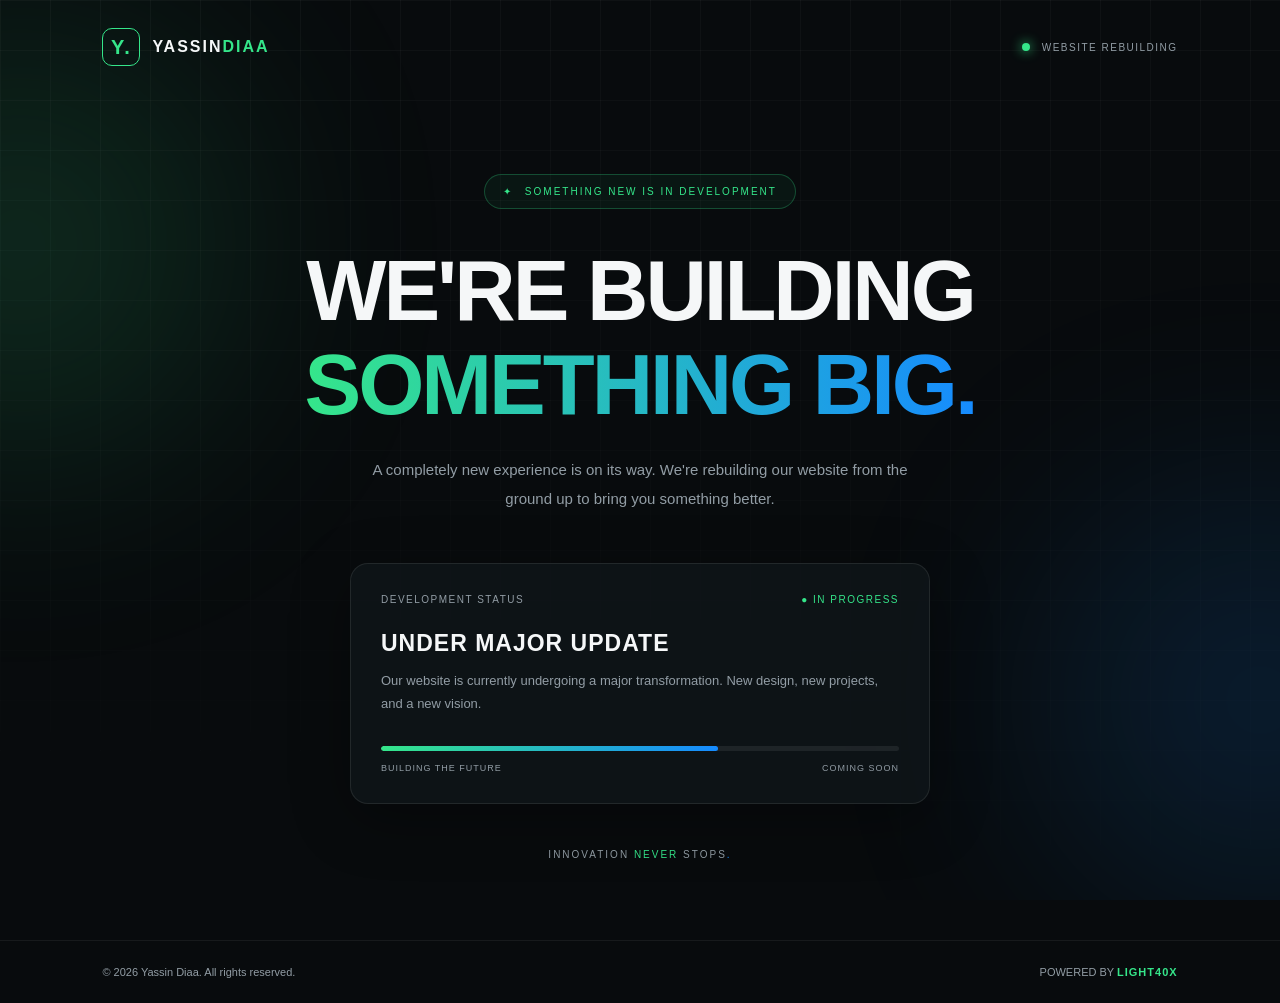
==== commit fc0047e7: "Update index.html" ====
--- a/index.html
+++ b/index.html
@@ -10,8 +10,8 @@
     <meta name="description" content="Yassin Diaa's official website is getting a major upgrade. A new digital experience is coming soon.">
     <meta name="theme-color" content="#080B0D">
 
-    <link rel="stylesheet" href="assets/css/style.css">
-    <script src="assets/js/script.js" defer></script>
+    <link rel="stylesheet" href="style.css">
+    <script src="script.js" defer></script>
 </head>
 
 <body>
--- a/style.css
+++ b/style.css
@@ -0,0 +1,358 @@
+
+:root {
+    --black: #080B0D;
+    --dark: #101619;
+    --green: #35E68A;
+    --blue: #168BFF;
+    --white: #F5F7F8;
+    --gray: #929DA5;
+}
+
+* {
+    margin: 0;
+    padding: 0;
+    box-sizing: border-box;
+}
+
+body {
+    min-height: 100vh;
+    background: var(--black);
+    color: var(--white);
+    font-family: Arial, Helvetica, sans-serif;
+    display: flex;
+    flex-direction: column;
+    overflow-x: hidden;
+}
+
+/* BACKGROUND */
+
+.background {
+    position: fixed;
+    inset: 0;
+    z-index: -1;
+    overflow: hidden;
+}
+
+.grid {
+    position: absolute;
+    inset: 0;
+    background-image:
+        linear-gradient(#ffffff08 1px, transparent 1px),
+        linear-gradient(90deg, #ffffff08 1px, transparent 1px);
+    background-size: 50px 50px;
+    mask-image: linear-gradient(to bottom, black, transparent);
+}
+
+.glow {
+    position: absolute;
+    width: 400px;
+    height: 400px;
+    border-radius: 50%;
+    filter: blur(130px);
+    opacity: 0.17;
+    animation: float 8s ease-in-out infinite alternate;
+}
+
+.green-glow {
+    background: var(--green);
+    top: 5%;
+    left: -180px;
+}
+
+.blue-glow {
+    background: var(--blue);
+    bottom: 0;
+    right: -180px;
+    animation-delay: 2s;
+}
+
+/* HEADER */
+
+.header {
+    width: 100%;
+    padding: 28px 8%;
+    display: flex;
+    justify-content: space-between;
+    align-items: center;
+}
+
+.logo {
+    display: flex;
+    align-items: center;
+    gap: 12px;
+    text-decoration: none;
+    color: var(--white);
+    font-weight: 800;
+    letter-spacing: 2px;
+}
+
+.logo-icon {
+    width: 38px;
+    height: 38px;
+    display: grid;
+    place-items: center;
+    border: 1px solid var(--green);
+    color: var(--green);
+    border-radius: 10px;
+    font-size: 20px;
+}
+
+.green {
+    color: var(--green);
+}
+
+.blue {
+    color: var(--blue);
+}
+
+.header-status {
+    font-size: 10px;
+    color: var(--gray);
+    letter-spacing: 1.5px;
+}
+
+.status-dot {
+    display: inline-block;
+    width: 8px;
+    height: 8px;
+    background: var(--green);
+    border-radius: 50%;
+    margin-right: 7px;
+    box-shadow: 0 0 12px var(--green);
+    animation: pulse 1.5s infinite;
+}
+
+/* MAIN */
+
+.main {
+    flex: 1;
+    width: 100%;
+    max-width: 1000px;
+    margin: auto;
+    padding: 80px 25px;
+    display: flex;
+    flex-direction: column;
+    align-items: center;
+    justify-content: center;
+    text-align: center;
+    animation: appear 1s ease forwards;
+}
+
+.eyebrow {
+    padding: 11px 18px;
+    border: 1px solid #35E68A44;
+    border-radius: 30px;
+    background: #35E68A0D;
+    color: var(--green);
+    font-size: 10px;
+    letter-spacing: 2px;
+    margin-bottom: 35px;
+}
+
+.eyebrow span {
+    margin-right: 7px;
+}
+
+h1 {
+    font-size: clamp(42px, 8vw, 85px);
+    font-weight: 900;
+    line-height: 1.1;
+    letter-spacing: -3px;
+}
+
+.gradient-text {
+    background: linear-gradient(90deg, var(--green), var(--blue));
+    background-clip: text;
+    -webkit-background-clip: text;
+    color: transparent;
+}
+
+.description {
+    max-width: 570px;
+    margin-top: 25px;
+    color: var(--gray);
+    font-size: 15px;
+    line-height: 1.9;
+}
+
+/* UPDATE BOX */
+
+.update-box {
+    width: 100%;
+    max-width: 580px;
+    margin-top: 50px;
+    padding: 30px;
+    text-align: left;
+    border: 1px solid #ffffff16;
+    border-radius: 18px;
+    background: #101619CC;
+    backdrop-filter: blur(15px);
+    box-shadow: 0 15px 60px #00000055;
+    transition: 0.3s ease;
+}
+
+.update-box:hover {
+    transform: translateY(-5px);
+    border-color: #35E68A66;
+}
+
+.box-header,
+.loader-labels {
+    display: flex;
+    justify-content: space-between;
+    align-items: center;
+    gap: 10px;
+}
+
+.box-header {
+    color: var(--gray);
+    font-size: 10px;
+    letter-spacing: 1.5px;
+}
+
+.live {
+    color: var(--green);
+}
+
+.update-box h2 {
+    margin-top: 25px;
+    font-size: 23px;
+    letter-spacing: 1px;
+}
+
+.update-box p {
+    margin-top: 12px;
+    color: var(--gray);
+    font-size: 13px;
+    line-height: 1.8;
+}
+
+/* LOADER */
+
+.loader {
+    width: 100%;
+    height: 5px;
+    margin-top: 30px;
+    background: #ffffff12;
+    border-radius: 10px;
+    overflow: hidden;
+}
+
+.loader-line {
+    width: 65%;
+    height: 100%;
+    border-radius: 10px;
+    background: linear-gradient(90deg, var(--green), var(--blue));
+    animation: loading 2s ease-in-out infinite alternate;
+}
+
+.loader-labels {
+    margin-top: 12px;
+    color: var(--gray);
+    font-size: 9px;
+    letter-spacing: 1px;
+}
+
+/* BOTTOM */
+
+.bottom-message {
+    margin-top: 45px;
+    color: var(--gray);
+    font-size: 10px;
+    letter-spacing: 2px;
+}
+
+/* FOOTER */
+
+.footer {
+    padding: 25px 8%;
+    display: flex;
+    justify-content: space-between;
+    gap: 15px;
+    color: var(--gray);
+    font-size: 11px;
+    border-top: 1px solid #ffffff10;
+}
+
+.footer strong {
+    color: var(--green);
+    letter-spacing: 1px;
+}
+
+/* ANIMATIONS */
+
+@keyframes appear {
+    from {
+        opacity: 0;
+        transform: translateY(25px);
+    }
+
+    to {
+        opacity: 1;
+        transform: translateY(0);
+    }
+}
+
+@keyframes float {
+    from {
+        transform: translate(0, 0);
+    }
+
+    to {
+        transform: translate(60px, 40px);
+    }
+}
+
+@keyframes pulse {
+    50% {
+        opacity: 0.4;
+    }
+}
+
+@keyframes loading {
+    from {
+        opacity: 0.65;
+    }
+
+    to {
+        opacity: 1;
+    }
+}
+
+/* MOBILE */
+
+@media (max-width: 600px) {
+
+    .header {
+        padding: 22px 5%;
+    }
+
+    .header-status {
+        font-size: 8px;
+    }
+
+    .main {
+        padding: 65px 20px;
+    }
+
+    h1 {
+        letter-spacing: -2px;
+    }
+
+    .description {
+        font-size: 13px;
+    }
+
+    .update-box {
+        padding: 22px;
+    }
+
+    .update-box h2 {
+        font-size: 19px;
+    }
+
+    .footer {
+        padding: 20px 5%;
+        font-size: 9px;
+    }
+}
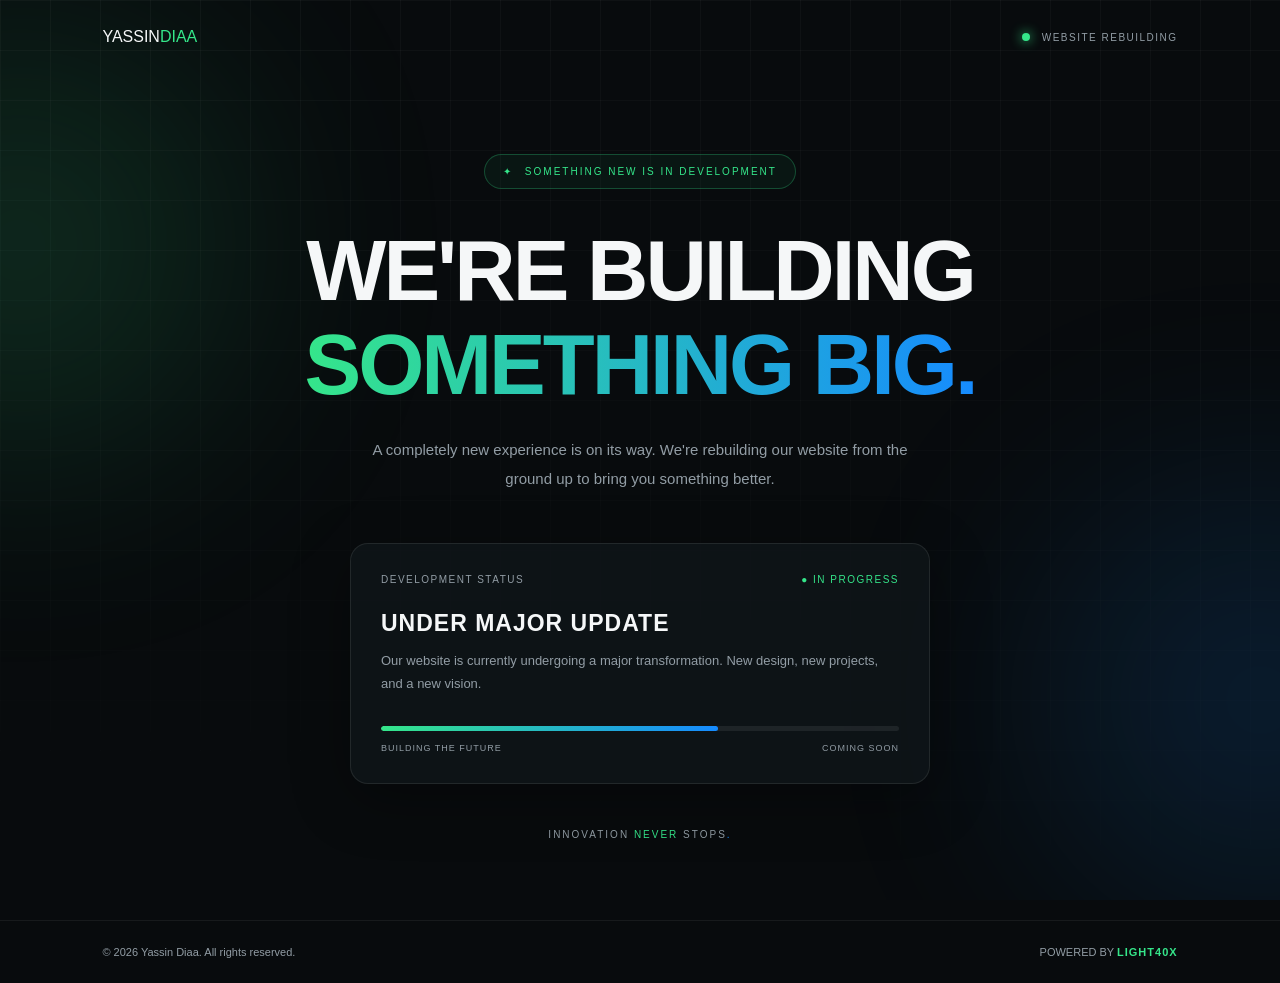
==== commit 70c088a1: "Update index.html" ====
--- a/index.html
+++ b/index.html
@@ -23,10 +23,7 @@
     </div>
 
     <header class="header">
-        <a href="index.html" class="logo">
-            <span class="logo-icon">Y.</span>
             <span>YASSIN<span class="green">DIAA</span></span>
-        </a>
 
         <div class="header-status">
             <span class="status-dot"></span>
